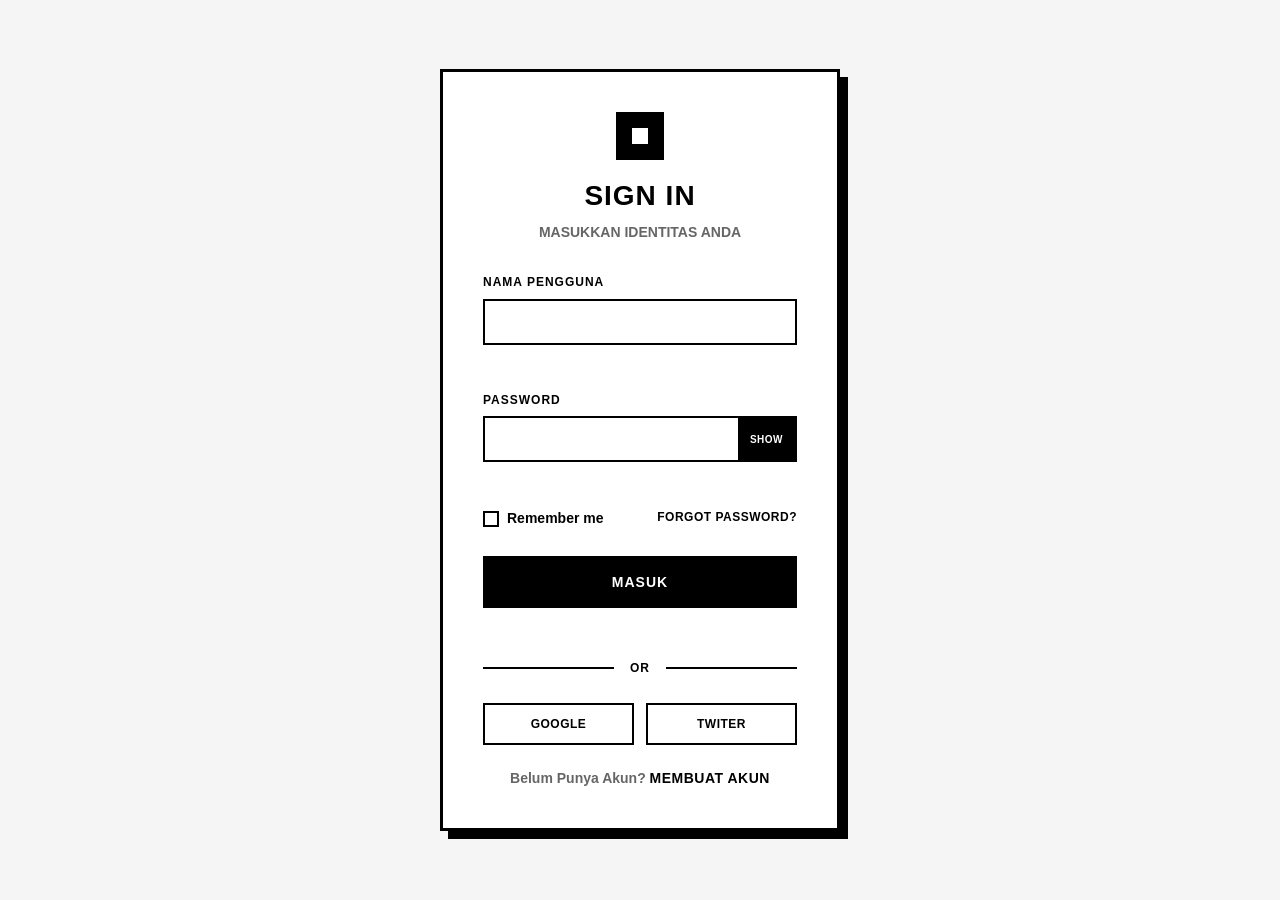
==== login/index.html @ 86c4e60e "Update index.html" ====
<!DOCTYPE html>
<html lang="en">
<head>
    <meta charset="UTF-8">
    <meta name="viewport" content="width=device-width, initial-scale=1.0">
    <title>Loogin web erry</title>
    <link rel="stylesheet" href="style.css">
</head>
<body>
    <div class="login-container">
        <div class="login-card">
            <div class="login-header">
                <div class="logo">
                    <div class="logo-square"></div>
                </div>
                <h2>Sign In</h2>
                <p>Masukkan Identitas Anda</p>
            </div>
            
            <form class="login-form" id="loginForm" novalidate>
                <div class="form-group">
                <label for="username" class="form-label">Nama pengguna</label>
                <div class="input-wrapper">
                <input type="text" id="username" name="nama pengguna" required="required">
                    </div>
                    <span class="error-message" id="emailError"></span>
                    </div>

                <div class="form-group">
                <label for="password" class="form-label">Password</label>
                <div class="input-wrapper password-wrapper">
                <input type="password" id="password" name="password" required autocomplete="required">
                <button type="button" class="password-toggle" id="passwordToggle" aria-label="Toggle password visibility">
                <span class="toggle-text">SHOW</span>
                    </button>
                    </div>
                    <span class="error-message" id="passwordError"></span>
                    </div>

                <div class="form-options">
                    <div class="checkbox-wrapper">
                        <input type="checkbox" id="remember" name="remember">
                        <label for="remember" class="checkbox-label">
                            <div class="checkbox-box"></div>
                            <span>Remember me</span>
                        </label>
                    </div>
                    <a href="#" class="forgot-link">Forgot password?</a>
                </div>

                <button type="submit" class="login-btn">
                    <span class="btn-text">MASUK</span>
                    <div class="btn-loader">
                        <div class="loader-bar"></div>
                        <div class="loader-bar"></div>
                        <div class="loader-bar"></div>
                    </div>
                </button>
            </form>

            <div class="divider">
                <span>OR</span>
            </div>

            <div class="social-login">
                <button type="button" class="social-btn">
                    <span class="social-text">GOOGLE</span>
                </button>
                <button type="button" class="social-btn">
                    <span class="social-text">TWITER</span>
                </button>
            </div>

            <div class="signup-link">
                <span>Belum Punya Akun? </span>
                <a href="#">Membuat akun</a>
            </div>
  
            <div class="success-message" id="successMessage">
                <div class="success-icon">✓</div>
                <h3>Success</h3>
                <p>Redirecting...</p>
            </div>
        </div>
    </div>

<script src="../../shared/js/form-utils.js"></script>
<script src="script.js"></script>
<script src="js/login.js"></script>
  
    <script>
document.getElementById("loginForm").addEventListener("submit", function (e) {
    e.preventDefault();

    const username = document.getElementById("username").value;
    const password = document.getElementById("password").value;

    // contoh validasi sederhana
    if (username"heri" && password"123") {

        // tampilkan success message
        document.getElementById("successMessage").style.display = "block";

        // redirect ke landing page
        setTimeout(function () {
            window.location.href = "index.html"; 
            // ganti ke landing page kamu (misalnya home.html)
        }, 1500);

    } else {
        alert("Username dan password wajib diisi!");
    }
});
    </script>
</body>
</html>
---- login/style.css ----
/* Modern Brutalist Login Form - Complete & Self-Contained */

* {
    margin: 0;
    padding: 0;
    box-sizing: border-box;
}

body {
    font-family: 'Arial', sans-serif;
    background: #f5f5f5;
    min-height: 100vh;
    display: flex;
    align-items: center;
    justify-content: center;
    padding: 20px;
    line-height: 1.4;
}

.login-container {
    width: 100%;
    max-width: 400px;
}

.login-card {
    background: #ffffff;
    border: 3px solid #000000;
    border-radius: 0;
    padding: 40px;
    box-shadow: 8px 8px 0 #000000;
    transition: all 0.2s ease;
}

.login-card:hover {
    transform: translate(-2px, -2px);
    box-shadow: 10px 10px 0 #000000;
}

.login-header {
    text-align: center;
    margin-bottom: 32px;
}

.logo {
    margin-bottom: 16px;
    display: flex;
    justify-content: center;
}

.logo-square {
    width: 48px;
    height: 48px;
    background: #000000;
    border: 3px solid #000000;
    position: relative;
}

.logo-square::after {
    content: '';
    position: absolute;
    top: 50%;
    left: 50%;
    transform: translate(-50%, -50%);
    width: 16px;
    height: 16px;
    background: #ffffff;
}

.login-header h2 {
    color: #000000;
    font-size: 1.75rem;
    font-weight: 900;
    margin-bottom: 8px;
    text-transform: uppercase;
    letter-spacing: 1px;
}

.login-header p {
    color: #666666;
    font-size: 14px;
    font-weight: 600;
    text-transform: uppercase;
}

/* Form Styles */
.form-group {
    margin-bottom: 24px;
    position: relative;
}

.form-label {
    display: block;
    font-size: 12px;
    font-weight: 700;
    color: #000000;
    text-transform: uppercase;
    letter-spacing: 1px;
    margin-bottom: 8px;
}

.input-wrapper {
    position: relative;
    border: 2px solid #000000;
    background: #ffffff;
}

.input-wrapper input {
    width: 100%;
    background: transparent;
    border: none;
    padding: 12px 16px;
    color: #000000;
    font-size: 16px;
    font-weight: 500;
    outline: none;
    font-family: inherit;
}

.input-wrapper input::placeholder {
    color: #999999;
}

.input-wrapper:focus-within {
    box-shadow: 4px 4px 0 #000000;
    transform: translate(-2px, -2px);
}

/* Password Toggle */
.password-wrapper {
    display: flex;
    align-items: center;
}

.password-wrapper input {
    flex: 1;
    padding-right: 60px;
}

.password-toggle {
    position: absolute;
    right: 0;
    top: 0;
    bottom: 0;
    background: #000000;
    color: #ffffff;
    border: none;
    padding: 0 12px;
    cursor: pointer;
    font-family: inherit;
    font-weight: 700;
    font-size: 10px;
    text-transform: uppercase;
    letter-spacing: 0.5px;
    transition: all 0.2s ease;
}

.password-toggle:hover {
    background: #333333;
}

.password-toggle:active {
    transform: scale(0.98);
}

/* Form Options */
.form-options {
    display: flex;
    justify-content: space-between;
    align-items: center;
    margin-bottom: 28px;
    flex-wrap: wrap;
    gap: 16px;
}

.checkbox-wrapper {
    display: flex;
    align-items: center;
    cursor: pointer;
}

.checkbox-wrapper input[type="checkbox"] {
    display: none;
}

.checkbox-label {
    display: flex;
    align-items: center;
    gap: 8px;
    cursor: pointer;
    user-select: none;
    font-size: 14px;
    font-weight: 600;
    color: #000000;
}

.checkbox-box {
    width: 16px;
    height: 16px;
    border: 2px solid #000000;
    background: #ffffff;
    position: relative;
    transition: all 0.2s ease;
}

.checkbox-wrapper input[type="checkbox"]:checked + .checkbox-label .checkbox-box {
    background: #000000;
}

.checkbox-box::after {
    content: '✓';
    position: absolute;
    top: 50%;
    left: 50%;
    transform: translate(-50%, -50%);
    color: #ffffff;
    font-size: 10px;
    font-weight: 900;
    opacity: 0;
    transition: opacity 0.2s ease;
}

.checkbox-wrapper input[type="checkbox"]:checked + .checkbox-label .checkbox-box::after {
    opacity: 1;
}

.forgot-link {
    color: #000000;
    text-decoration: none;
    font-size: 12px;
    font-weight: 700;
    text-transform: uppercase;
    letter-spacing: 0.5px;
    transition: all 0.2s ease;
    border-bottom: 2px solid transparent;
}

.forgot-link:hover {
    border-bottom-color: #000000;
}

/* Login Button */
.login-btn {
    width: 100%;
    background: #000000;
    color: #ffffff;
    border: 2px solid #000000;
    padding: 16px;
    cursor: pointer;
    font-family: inherit;
    font-size: 14px;
    font-weight: 700;
    text-transform: uppercase;
    letter-spacing: 1px;
    position: relative;
    margin-bottom: 24px;
    transition: all 0.2s ease;
    overflow: hidden;
}

.login-btn:hover {
    background: #333333;
    transform: translate(-2px, -2px);
    box-shadow: 4px 4px 0 #000000;
}

.login-btn:active {
    transform: translate(0, 0);
    box-shadow: 2px 2px 0 #000000;
}

.btn-text {
    position: relative;
    z-index: 1;
    transition: opacity 0.2s ease;
}

.btn-loader {
    position: absolute;
    top: 50%;
    left: 50%;
    transform: translate(-50%, -50%);
    display: flex;
    gap: 3px;
    opacity: 0;
    transition: opacity 0.2s ease;
}

.loader-bar {
    width: 3px;
    height: 16px;
    background: #ffffff;
    animation: loaderPulse 1s ease-in-out infinite;
}

.loader-bar:nth-child(2) { animation-delay: 0.2s; }
.loader-bar:nth-child(3) { animation-delay: 0.4s; }

@keyframes loaderPulse {
    0%, 80%, 100% { transform: scaleY(0.5); opacity: 0.5; }
    40% { transform: scaleY(1); opacity: 1; }
}

.login-btn.loading .btn-text {
    opacity: 0;
}

.login-btn.loading .btn-loader {
    opacity: 1;
}

/* Divider */
.divider {
    text-align: center;
    margin: 24px 0;
    position: relative;
}

.divider::before {
    content: '';
    position: absolute;
    top: 50%;
    left: 0;
    right: 0;
    height: 2px;
    background: #000000;
    transform: translateY(-50%);
}

.divider span {
    background: #ffffff;
    color: #000000;
    padding: 0 16px;
    font-size: 12px;
    font-weight: 700;
    text-transform: uppercase;
    letter-spacing: 1px;
    position: relative;
    z-index: 1;
}

/* Social Login */
.social-login {
    display: flex;
    gap: 12px;
    margin-bottom: 24px;
}

.social-btn {
    flex: 1;
    background: #ffffff;
    color: #000000;
    border: 2px solid #000000;
    padding: 12px;
    cursor: pointer;
    font-family: inherit;
    font-weight: 700;
    text-transform: uppercase;
    font-size: 12px;
    letter-spacing: 0.5px;
    transition: all 0.2s ease;
}

.social-btn:hover {
    background: #000000;
    color: #ffffff;
    transform: translate(-1px, -1px);
    box-shadow: 2px 2px 0 #000000;
}

.social-btn:active {
    transform: translate(0, 0);
    box-shadow: 1px 1px 0 #000000;
}

/* Signup Link */
.signup-link {
    text-align: center;
    font-size: 14px;
    font-weight: 600;
    color: #666666;
}

.signup-link a {
    color: #000000;
    text-decoration: none;
    font-weight: 700;
    text-transform: uppercase;
    letter-spacing: 0.5px;
    border-bottom: 2px solid transparent;
    transition: all 0.2s ease;
}

.signup-link a:hover {
    border-bottom-color: #000000;
}

/* Error States */
.error-message {
    color: #dc3545;
    font-size: 11px;
    font-weight: 700;
    text-transform: uppercase;
    letter-spacing: 0.5px;
    margin-top: 6px;
    margin-left: 2px;
    opacity: 0;
    transform: translateY(-8px);
    transition: all 0.2s ease;
}

.error-message.show {
    opacity: 1;
    transform: translateY(0);
}

.form-group.error .input-wrapper {
    border-color: #dc3545;
    animation: shake 0.3s ease-in-out;
}

@keyframes shake {
    0%, 100% { transform: translateX(0); }
    25% { transform: translateX(-4px); }
    75% { transform: translateX(4px); }
}

/* Success Message */
.success-message {
    display: none;
    text-align: center;
    padding: 32px 20px;
    opacity: 0;
    transform: translateY(16px);
    transition: all 0.3s ease;
}

.success-message.show {
    display: block;
    opacity: 1;
    transform: translateY(0);
}

.success-icon {
    width: 48px;
    height: 48px;
    background: #000000;
    color: #ffffff;
    border: 2px solid #000000;
    display: flex;
    align-items: center;
    justify-content: center;
    font-size: 20px;
    font-weight: 900;
    margin: 0 auto 16px;
    animation: successPop 0.5s ease-out;
}

@keyframes successPop {
    0% { transform: scale(0); }
    50% { transform: scale(1.1); }
    100% { transform: scale(1); }
}

.success-message h3 {
    color: #000000;
    font-size: 1.25rem;
    font-weight: 900;
    text-transform: uppercase;
    margin-bottom: 4px;
}

.success-message p {
    color: #666666;
    font-size: 12px;
    font-weight: 700;
    text-transform: uppercase;
    letter-spacing: 0.5px;
}

/* Mobile Responsive */
@media (max-width: 480px) {
    body {
        padding: 16px;
    }
    
    .login-card {
        padding: 28px;
        box-shadow: 6px 6px 0 #000000;
    }
    
    .login-card:hover {
        transform: translate(-1px, -1px);
        box-shadow: 7px 7px 0 #000000;
    }
    
    .login-header h2 {
        font-size: 1.5rem;
    }
    
    .form-options {
        flex-direction: column;
        align-items: flex-start;
        gap: 16px;
    }
    
    .social-login {
        flex-direction: column;
    }
}
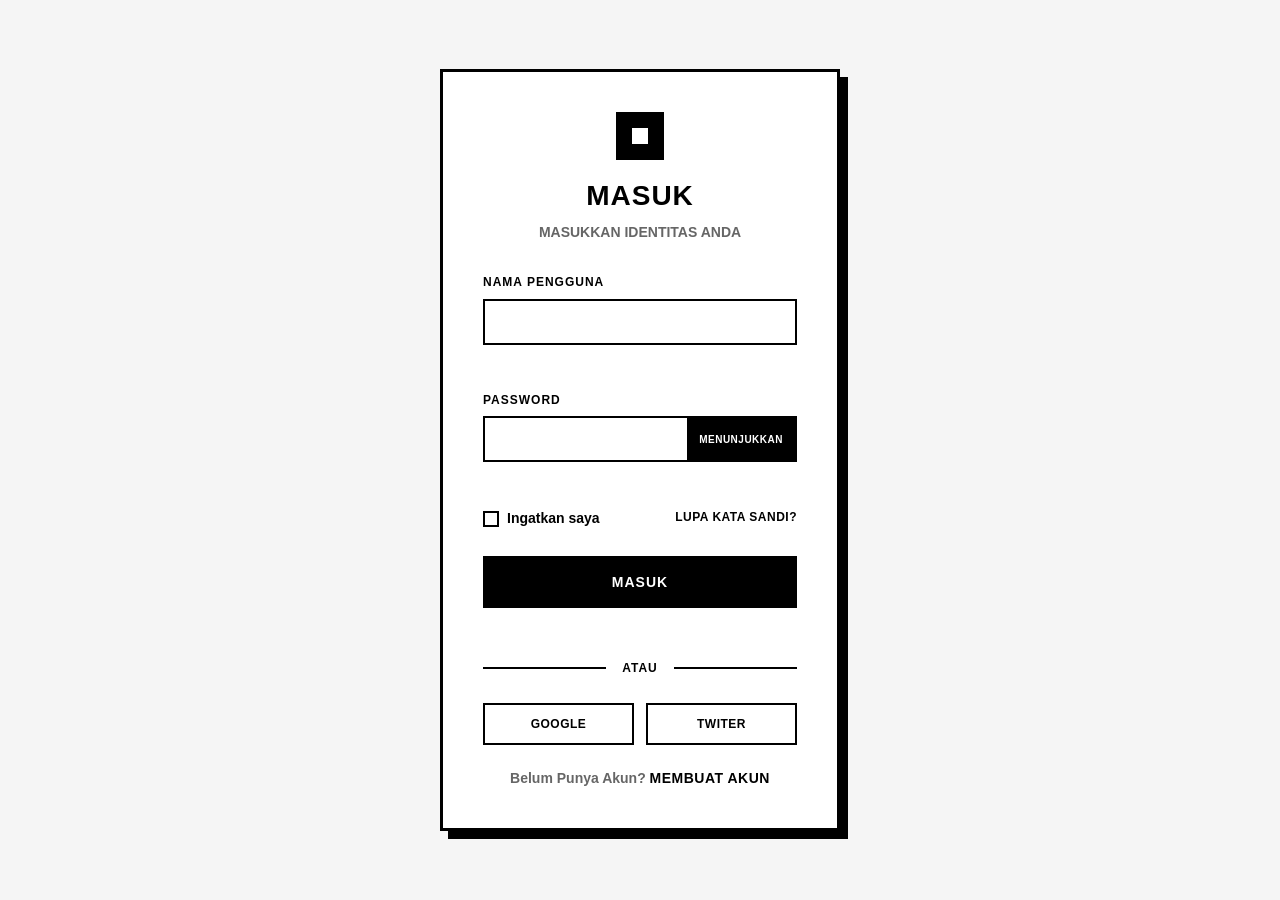
==== commit 3ae08345: "Update index.html" ====
--- a/login/index.html
+++ b/login/index.html
@@ -13,7 +13,7 @@
                 <div class="logo">
                     <div class="logo-square"></div>
                 </div>
-                <h2>Sign In</h2>
+                <h2>Masuk</h2>
                 <p>Masukkan Identitas Anda</p>
             </div>
             
@@ -31,7 +31,7 @@
                 <div class="input-wrapper password-wrapper">
                 <input type="password" id="password" name="password" required autocomplete="required">
                 <button type="button" class="password-toggle" id="passwordToggle" aria-label="Toggle password visibility">
-                <span class="toggle-text">SHOW</span>
+                <span class="toggle-text">MENUNJUKKAN</span>
                     </button>
                     </div>
                     <span class="error-message" id="passwordError"></span>
@@ -42,10 +42,10 @@
                         <input type="checkbox" id="remember" name="remember">
                         <label for="remember" class="checkbox-label">
                             <div class="checkbox-box"></div>
-                            <span>Remember me</span>
+                            <span>Ingatkan saya</span>
                         </label>
                     </div>
-                    <a href="#" class="forgot-link">Forgot password?</a>
+                    <a href="#" class="forgot-link">Lupa kata sandi?</a>
                 </div>
 
                 <button type="submit" class="login-btn">
@@ -59,7 +59,7 @@
             </form>
 
             <div class="divider">
-                <span>OR</span>
+                <span>ATAU</span>
             </div>
 
             <div class="social-login">
@@ -78,8 +78,8 @@
   
             <div class="success-message" id="successMessage">
                 <div class="success-icon">✓</div>
-                <h3>Success</h3>
-                <p>Redirecting...</p>
+                <h3>Sukses</h3>
+                <p>Pengalihan...</p>
             </div>
         </div>
     </div>
